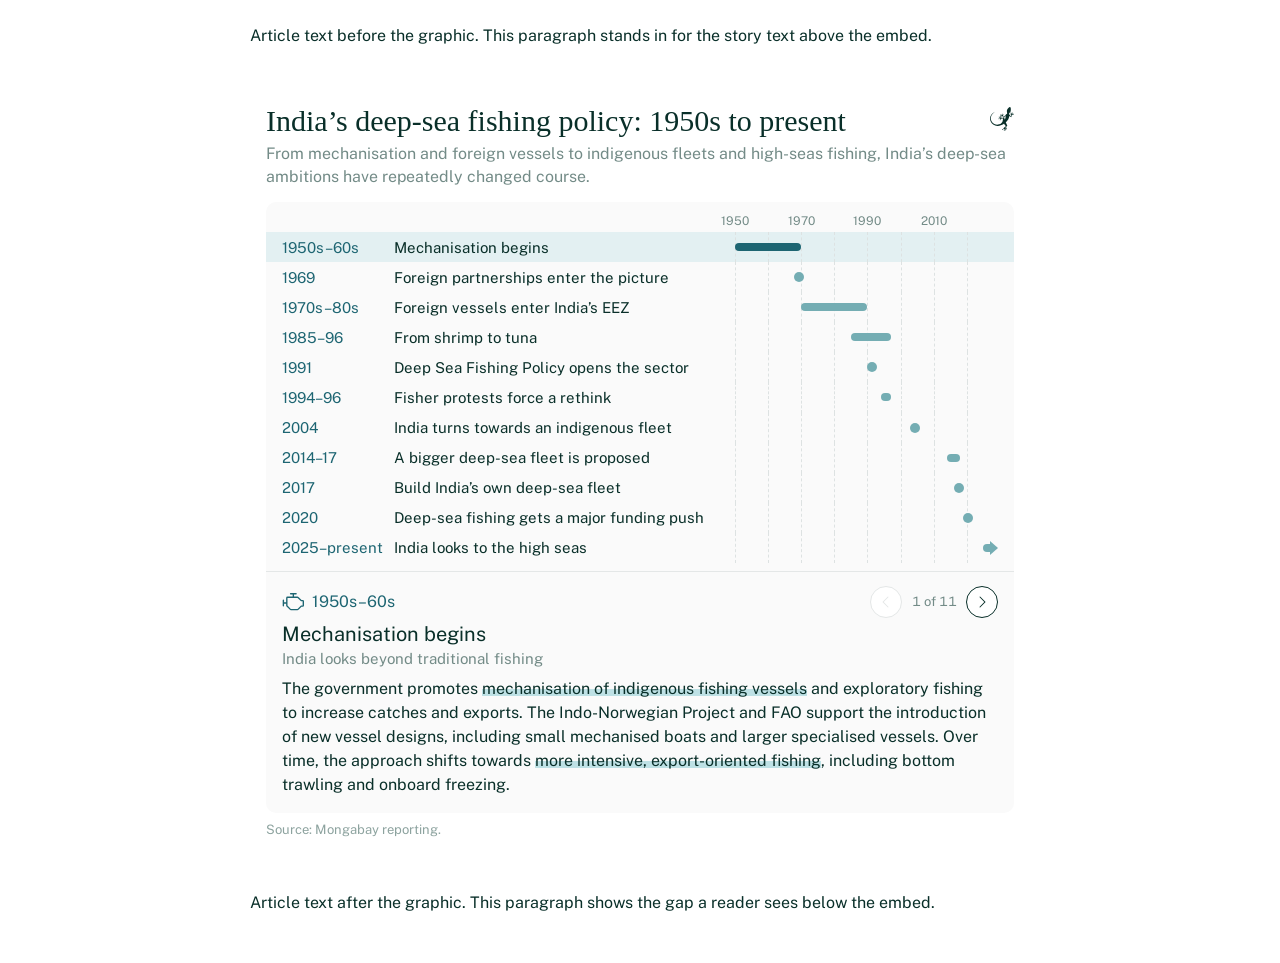
==== dev/shortcode-test.html @ 45c284a7 "Add a script-free WordPress [iframe] shortcode The frame's height comes from a CSS formula fitted to" ====
<!doctype html>
<html lang="en">
<head>
  <meta charset="utf-8">
  <meta name="viewport" content="width=device-width, initial-scale=1">
  <title>2026_090 shortcode · test page</title>
  <link href="https://fonts.googleapis.com/css2?family=Public+Sans:wght@400&display=swap" rel="stylesheet">
  <style>
    /* a stand-in for a Mongabay article: the theme's .ph--40 container and 780 px column, Public Sans 16/24 */
    body { margin: 0; background: #ffffff; color: #092f29; font: 16px/24px "Public Sans", sans-serif; }
    .ph--40 { max-width: 1280px; margin: 0 auto; padding: 24px clamp(20px, 1px + 5vw, 40px); }
    .inner { max-width: 780px; margin: 0 auto; }
    .inner p { margin: 0 0 24px; }
  </style>
</head>
<body>
<div class="ph--40"><div class="inner">
  <p>Article text before the graphic. This paragraph stands in for the story text above the embed.</p>
  <!-- the shortcode's output, with src pointing at this local copy -->
  <iframe src="../?fill=1" title="India’s deep-sea fishing policy: 1950s to present (interactive timeline)" style="display:block; width:100%; height:calc(1032px - 0.0 * clamp(0px, min(780px, 100vw - 2 * clamp(20px, 1px + 5vw, 40px)) - 280px, 17.5px) - 6.3333 * clamp(0px, min(780px, 100vw - 2 * clamp(20px, 1px + 5vw, 40px)) - 297.5px, 6px) - 1.0 * clamp(0px, min(780px, 100vw - 2 * clamp(20px, 1px + 5vw, 40px)) - 303.5px, 8px) - 2.5 * clamp(0px, min(780px, 100vw - 2 * clamp(20px, 1px + 5vw, 40px)) - 311.5px, 14px) - 13.0 * clamp(0px, min(780px, 100vw - 2 * clamp(20px, 1px + 5vw, 40px)) - 325.5px, 2px) - 1.375 * clamp(0px, min(780px, 100vw - 2 * clamp(20px, 1px + 5vw, 40px)) - 327.5px, 16px) - 1.9545 * clamp(0px, min(780px, 100vw - 2 * clamp(20px, 1px + 5vw, 40px)) - 343.5px, 22px) - 0.75 * clamp(0px, min(780px, 100vw - 2 * clamp(20px, 1px + 5vw, 40px)) - 365.5px, 28px) - 0.9286 * clamp(0px, min(780px, 100vw - 2 * clamp(20px, 1px + 5vw, 40px)) - 393.5px, 70px) - 0.3571 * clamp(0px, min(780px, 100vw - 2 * clamp(20px, 1px + 5vw, 40px)) - 463.5px, 56px) - 0.5556 * clamp(0px, min(780px, 100vw - 2 * clamp(20px, 1px + 5vw, 40px)) - 519.5px, 36px) - 0.37 * clamp(0px, min(780px, 100vw - 2 * clamp(20px, 1px + 5vw, 40px)) - 555.5px, 100px) - 0.6591 * clamp(0px, min(780px, 100vw - 2 * clamp(20px, 1px + 5vw, 40px)) - 655.5px, 44px) - 1.0769 * clamp(0px, min(780px, 100vw - 2 * clamp(20px, 1px + 5vw, 40px)) - 699.5px, 19.5px) + clamp(0px, (min(780px, 100vw - 2 * clamp(20px, 1px + 5vw, 40px)) - 719px) * 100000, 159px) - clamp(0px, (min(780px, 100vw - 2 * clamp(20px, 1px + 5vw, 40px)) - 741.75px) * 100000, 43px)); margin:40px 0; border:0;" scrolling="auto"></iframe>
  <p>Article text after the graphic. This paragraph shows the gap a reader sees below the embed.</p>
</div></div>
</body>
</html>
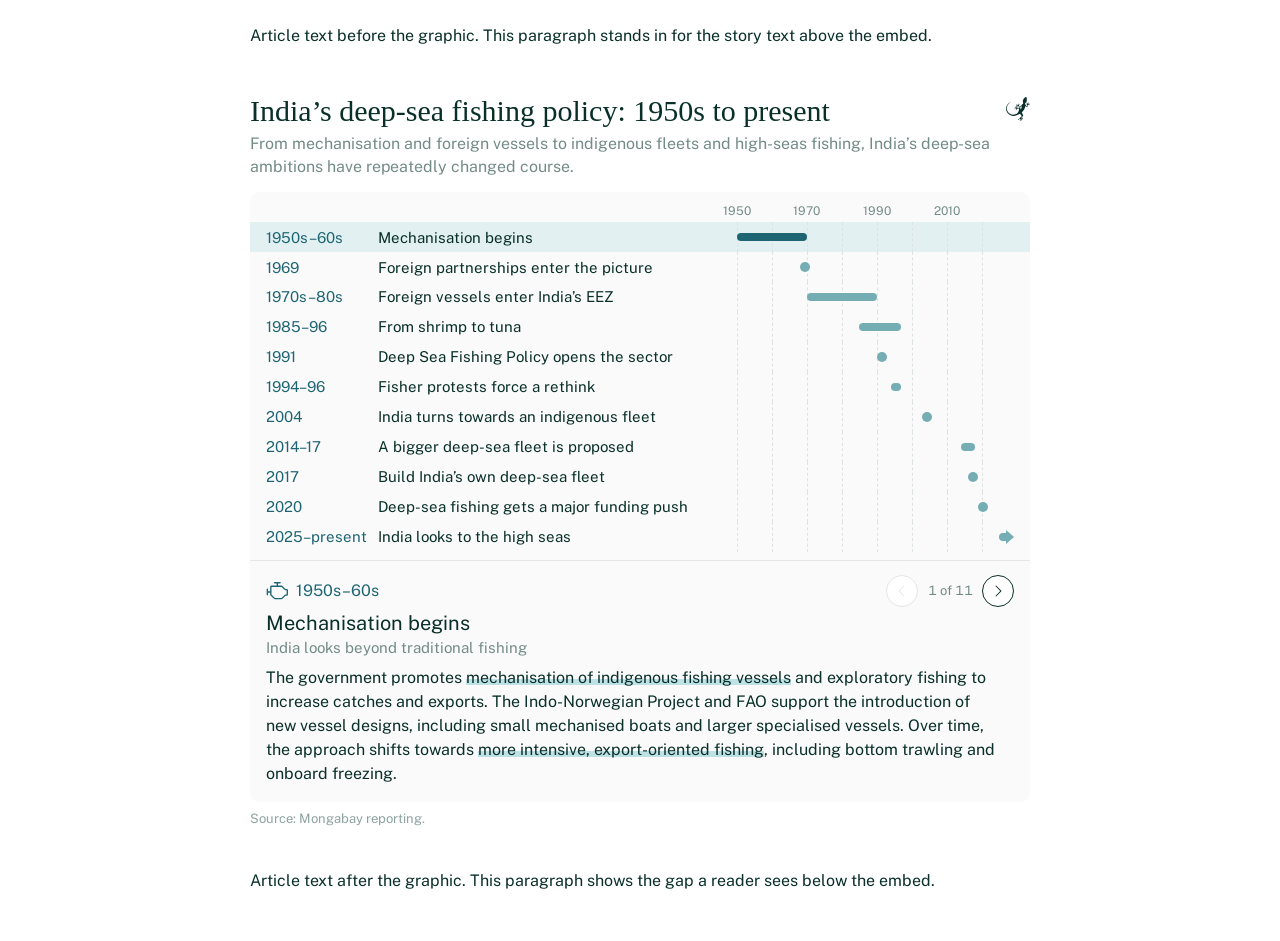
==== commit 8aa301c1: "Line the embed up with the story text, and make highlights print Inside an iframe the page drops its" ====
--- a/dev/shortcode-test.html
+++ b/dev/shortcode-test.html
@@ -17,7 +17,7 @@
 <div class="ph--40"><div class="inner">
   <p>Article text before the graphic. This paragraph stands in for the story text above the embed.</p>
   <!-- the shortcode's output, with src pointing at this local copy -->
-  <iframe src="../?fill=1" title="India’s deep-sea fishing policy: 1950s to present (interactive timeline)" style="display:block; width:100%; height:calc(1032px - 0.0 * clamp(0px, min(780px, 100vw - 2 * clamp(20px, 1px + 5vw, 40px)) - 280px, 17.5px) - 6.3333 * clamp(0px, min(780px, 100vw - 2 * clamp(20px, 1px + 5vw, 40px)) - 297.5px, 6px) - 1.0 * clamp(0px, min(780px, 100vw - 2 * clamp(20px, 1px + 5vw, 40px)) - 303.5px, 8px) - 2.5 * clamp(0px, min(780px, 100vw - 2 * clamp(20px, 1px + 5vw, 40px)) - 311.5px, 14px) - 13.0 * clamp(0px, min(780px, 100vw - 2 * clamp(20px, 1px + 5vw, 40px)) - 325.5px, 2px) - 1.375 * clamp(0px, min(780px, 100vw - 2 * clamp(20px, 1px + 5vw, 40px)) - 327.5px, 16px) - 1.9545 * clamp(0px, min(780px, 100vw - 2 * clamp(20px, 1px + 5vw, 40px)) - 343.5px, 22px) - 0.75 * clamp(0px, min(780px, 100vw - 2 * clamp(20px, 1px + 5vw, 40px)) - 365.5px, 28px) - 0.9286 * clamp(0px, min(780px, 100vw - 2 * clamp(20px, 1px + 5vw, 40px)) - 393.5px, 70px) - 0.3571 * clamp(0px, min(780px, 100vw - 2 * clamp(20px, 1px + 5vw, 40px)) - 463.5px, 56px) - 0.5556 * clamp(0px, min(780px, 100vw - 2 * clamp(20px, 1px + 5vw, 40px)) - 519.5px, 36px) - 0.37 * clamp(0px, min(780px, 100vw - 2 * clamp(20px, 1px + 5vw, 40px)) - 555.5px, 100px) - 0.6591 * clamp(0px, min(780px, 100vw - 2 * clamp(20px, 1px + 5vw, 40px)) - 655.5px, 44px) - 1.0769 * clamp(0px, min(780px, 100vw - 2 * clamp(20px, 1px + 5vw, 40px)) - 699.5px, 19.5px) + clamp(0px, (min(780px, 100vw - 2 * clamp(20px, 1px + 5vw, 40px)) - 719px) * 100000, 159px) - clamp(0px, (min(780px, 100vw - 2 * clamp(20px, 1px + 5vw, 40px)) - 741.75px) * 100000, 43px)); margin:40px 0; border:0;" scrolling="auto"></iframe>
+  <iframe src="../?fill=1" title="India’s deep-sea fishing policy: 1950s to present (interactive timeline)" style="display:block; width:100%; height:calc(930px - 0.0 * clamp(0px, min(780px, 100vw - 2 * clamp(20px, 1px + 5vw, 40px)) - 280px, 13.5px) - 13.0 * clamp(0px, min(780px, 100vw - 2 * clamp(20px, 1px + 5vw, 40px)) - 293.5px, 2px) - 1.375 * clamp(0px, min(780px, 100vw - 2 * clamp(20px, 1px + 5vw, 40px)) - 295.5px, 16px) - 1.9545 * clamp(0px, min(780px, 100vw - 2 * clamp(20px, 1px + 5vw, 40px)) - 311.5px, 22px) - 0.75 * clamp(0px, min(780px, 100vw - 2 * clamp(20px, 1px + 5vw, 40px)) - 333.5px, 28px) - 0.9286 * clamp(0px, min(780px, 100vw - 2 * clamp(20px, 1px + 5vw, 40px)) - 361.5px, 70px) - 0.3929 * clamp(0px, min(780px, 100vw - 2 * clamp(20px, 1px + 5vw, 40px)) - 431.5px, 56px) - 0.4536 * clamp(0px, min(780px, 100vw - 2 * clamp(20px, 1px + 5vw, 40px)) - 487.5px, 231.5px) + clamp(0px, (min(780px, 100vw - 2 * clamp(20px, 1px + 5vw, 40px)) - 719px) * 100000, 117px) - clamp(0px, (min(780px, 100vw - 2 * clamp(20px, 1px + 5vw, 40px)) - 727.75px) * 100000, 2px)); margin:40px 0; border:0;" scrolling="auto"></iframe>
   <p>Article text after the graphic. This paragraph shows the gap a reader sees below the embed.</p>
 </div></div>
 </body>
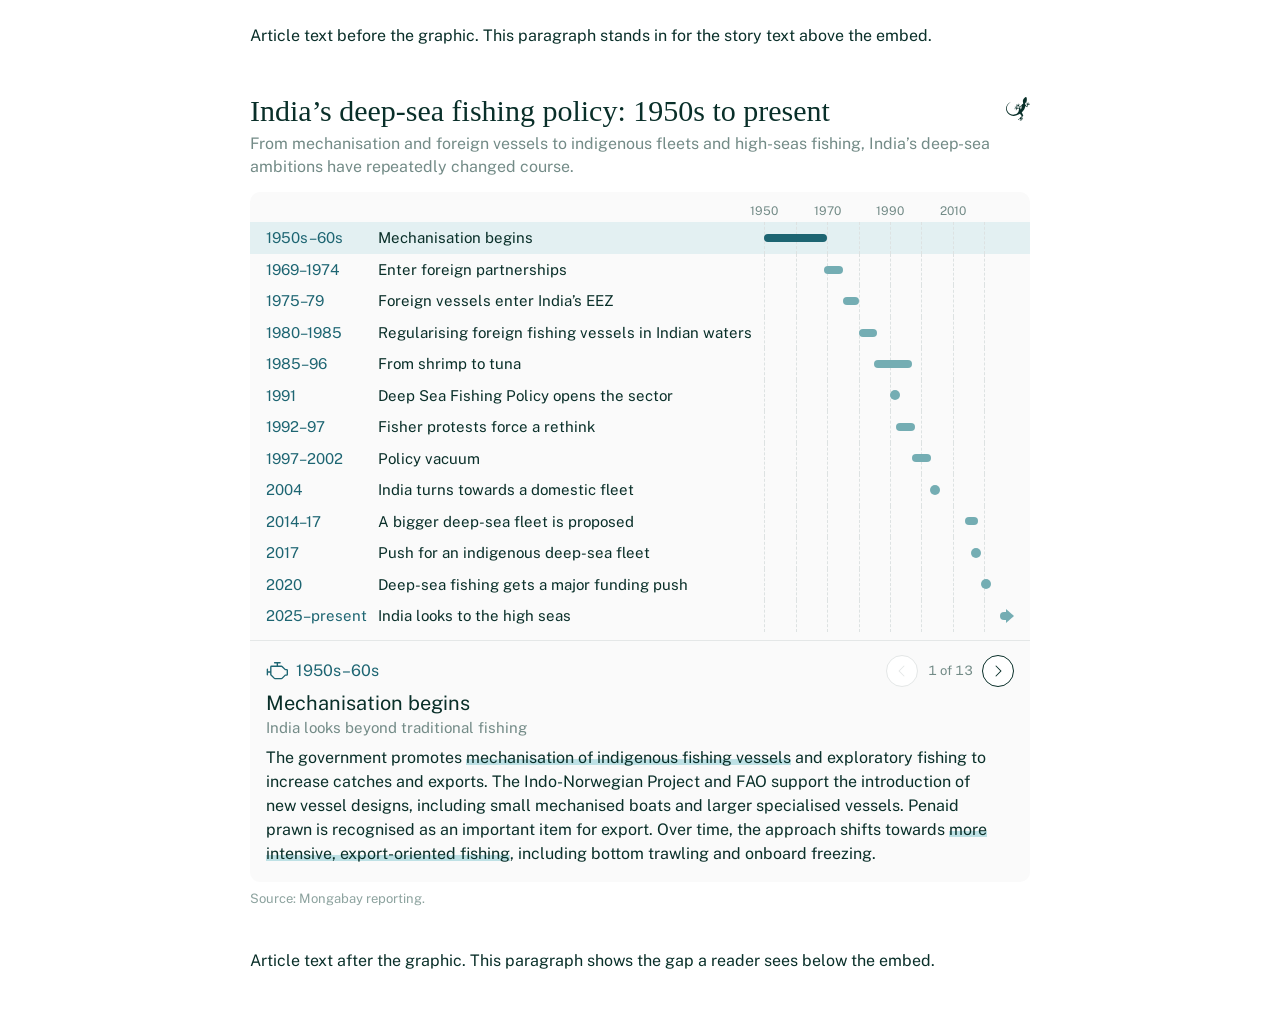
==== commit e2e4996e: "Update to the v2 brief: 13 entries - Text from "Deep sea fisheries policy changes timeline_v2.docx":" ====
--- a/dev/shortcode-test.html
+++ b/dev/shortcode-test.html
@@ -17,7 +17,7 @@
 <div class="ph--40"><div class="inner">
   <p>Article text before the graphic. This paragraph stands in for the story text above the embed.</p>
   <!-- the shortcode's output, with src pointing at this local copy -->
-  <iframe src="../?fill=1" title="India’s deep-sea fishing policy: 1950s to present (interactive timeline)" style="display:block; width:100%; height:calc(930px - 0.0 * clamp(0px, min(780px, 100vw - 2 * clamp(20px, 1px + 5vw, 40px)) - 280px, 13.5px) - 13.0 * clamp(0px, min(780px, 100vw - 2 * clamp(20px, 1px + 5vw, 40px)) - 293.5px, 2px) - 1.375 * clamp(0px, min(780px, 100vw - 2 * clamp(20px, 1px + 5vw, 40px)) - 295.5px, 16px) - 1.9545 * clamp(0px, min(780px, 100vw - 2 * clamp(20px, 1px + 5vw, 40px)) - 311.5px, 22px) - 0.75 * clamp(0px, min(780px, 100vw - 2 * clamp(20px, 1px + 5vw, 40px)) - 333.5px, 28px) - 0.9286 * clamp(0px, min(780px, 100vw - 2 * clamp(20px, 1px + 5vw, 40px)) - 361.5px, 70px) - 0.3929 * clamp(0px, min(780px, 100vw - 2 * clamp(20px, 1px + 5vw, 40px)) - 431.5px, 56px) - 0.4536 * clamp(0px, min(780px, 100vw - 2 * clamp(20px, 1px + 5vw, 40px)) - 487.5px, 231.5px) + clamp(0px, (min(780px, 100vw - 2 * clamp(20px, 1px + 5vw, 40px)) - 719px) * 100000, 117px) - clamp(0px, (min(780px, 100vw - 2 * clamp(20px, 1px + 5vw, 40px)) - 727.75px) * 100000, 2px)); margin:40px 0; border:0;" scrolling="auto"></iframe>
+  <iframe src="../?fill=1" title="India’s deep-sea fishing policy: 1950s to present (interactive timeline)" style="display:block; width:100%; height:calc(989px - 0.0 * clamp(0px, min(780px, 100vw - 2 * clamp(20px, 1px + 5vw, 40px)) - 280px, 7.5px) - 2.6667 * clamp(0px, min(780px, 100vw - 2 * clamp(20px, 1px + 5vw, 40px)) - 287.5px, 6px) - 1.9444 * clamp(0px, min(780px, 100vw - 2 * clamp(20px, 1px + 5vw, 40px)) - 293.5px, 36px) - 0.9565 * clamp(0px, min(780px, 100vw - 2 * clamp(20px, 1px + 5vw, 40px)) - 329.5px, 46px) - 0.913 * clamp(0px, min(780px, 100vw - 2 * clamp(20px, 1px + 5vw, 40px)) - 375.5px, 46px) - 0.4074 * clamp(0px, min(780px, 100vw - 2 * clamp(20px, 1px + 5vw, 40px)) - 421.5px, 54px) - 0.4545 * clamp(0px, min(780px, 100vw - 2 * clamp(20px, 1px + 5vw, 40px)) - 475.5px, 44px) - 1.75 * clamp(0px, min(780px, 100vw - 2 * clamp(20px, 1px + 5vw, 40px)) - 519.5px, 12px) - 0.2169 * clamp(0px, min(780px, 100vw - 2 * clamp(20px, 1px + 5vw, 40px)) - 531.5px, 83px) - 2.3333 * clamp(0px, min(780px, 100vw - 2 * clamp(20px, 1px + 5vw, 40px)) - 614.5px, 12px) - 0.2065 * clamp(0px, min(780px, 100vw - 2 * clamp(20px, 1px + 5vw, 40px)) - 626.5px, 92px) - 42.0 * clamp(0px, min(780px, 100vw - 2 * clamp(20px, 1px + 5vw, 40px)) - 718.5px, 0.5px) + clamp(0px, (min(780px, 100vw - 2 * clamp(20px, 1px + 5vw, 40px)) - 719px) * 100000, 176px) - clamp(0px, (min(780px, 100vw - 2 * clamp(20px, 1px + 5vw, 40px)) - 763px) * 100000, 23px)); margin:40px 0; border:0;" scrolling="auto"></iframe>
   <p>Article text after the graphic. This paragraph shows the gap a reader sees below the embed.</p>
 </div></div>
 </body>
